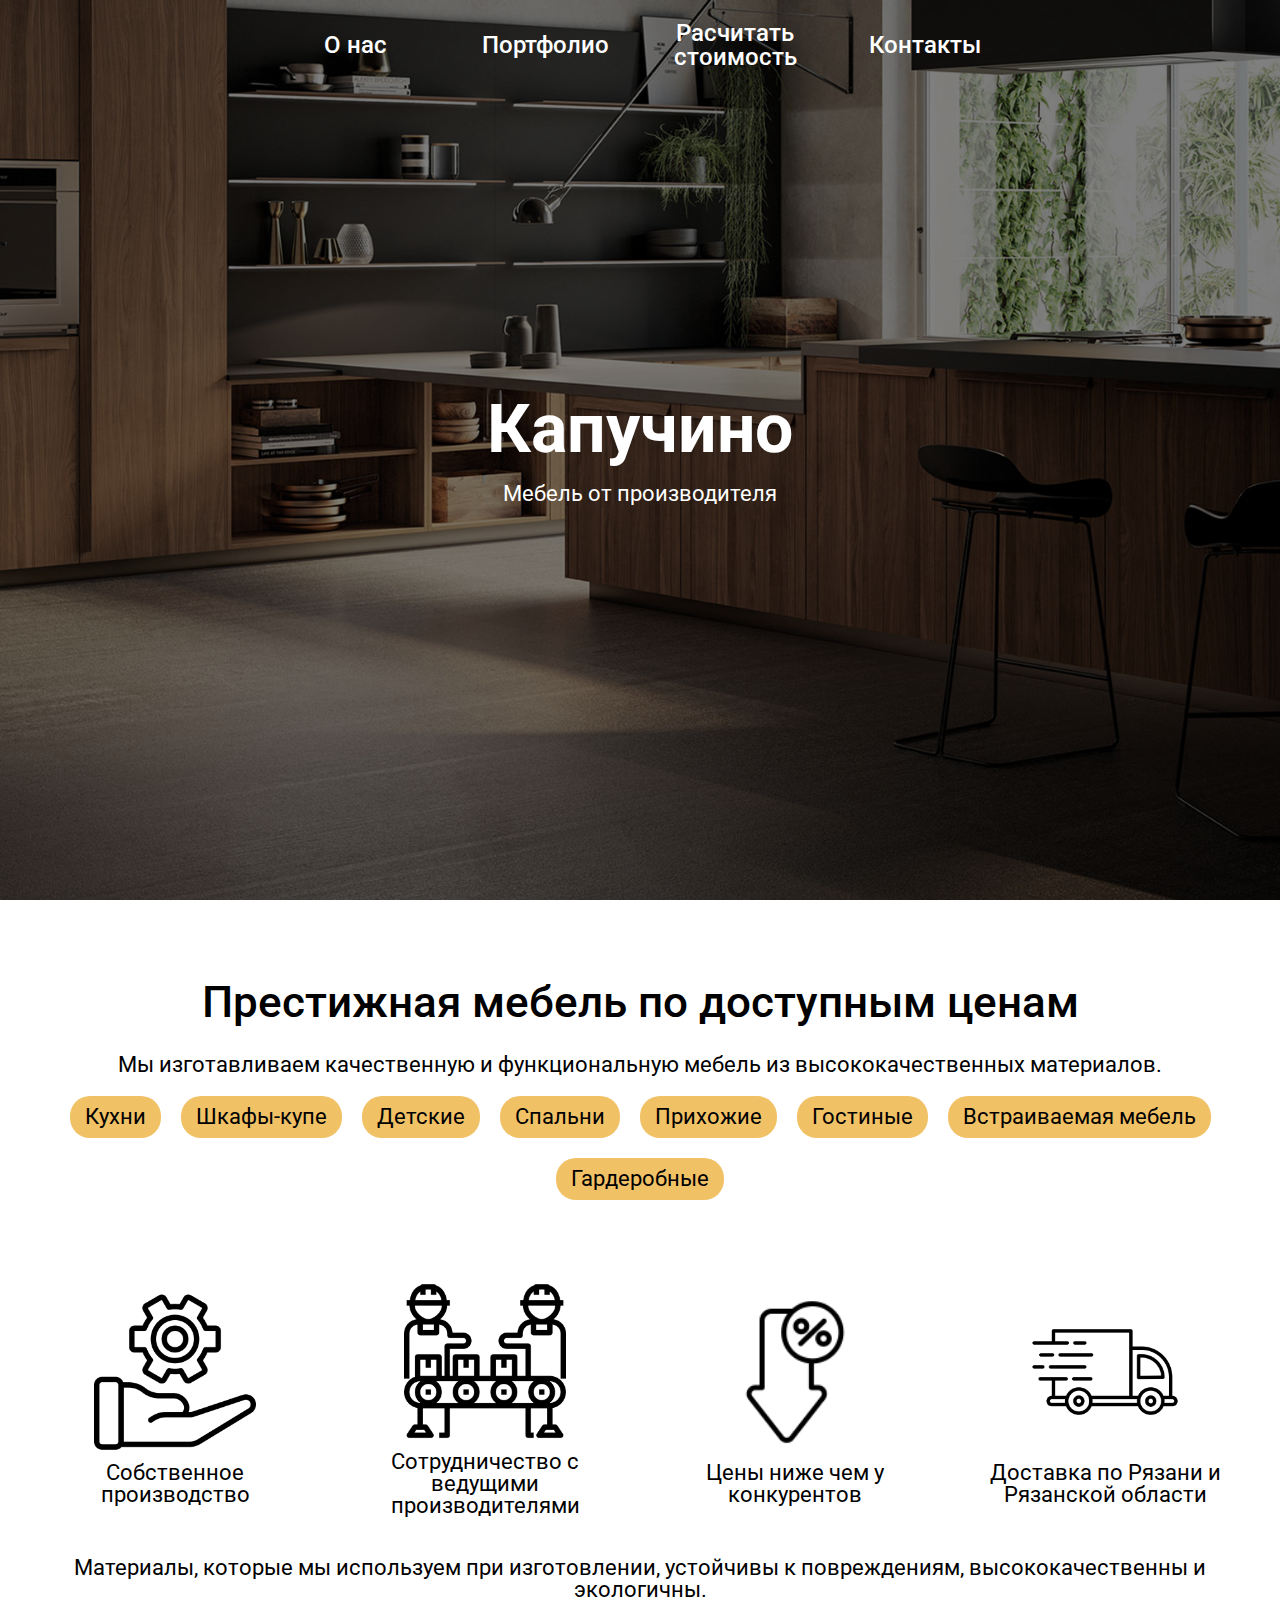
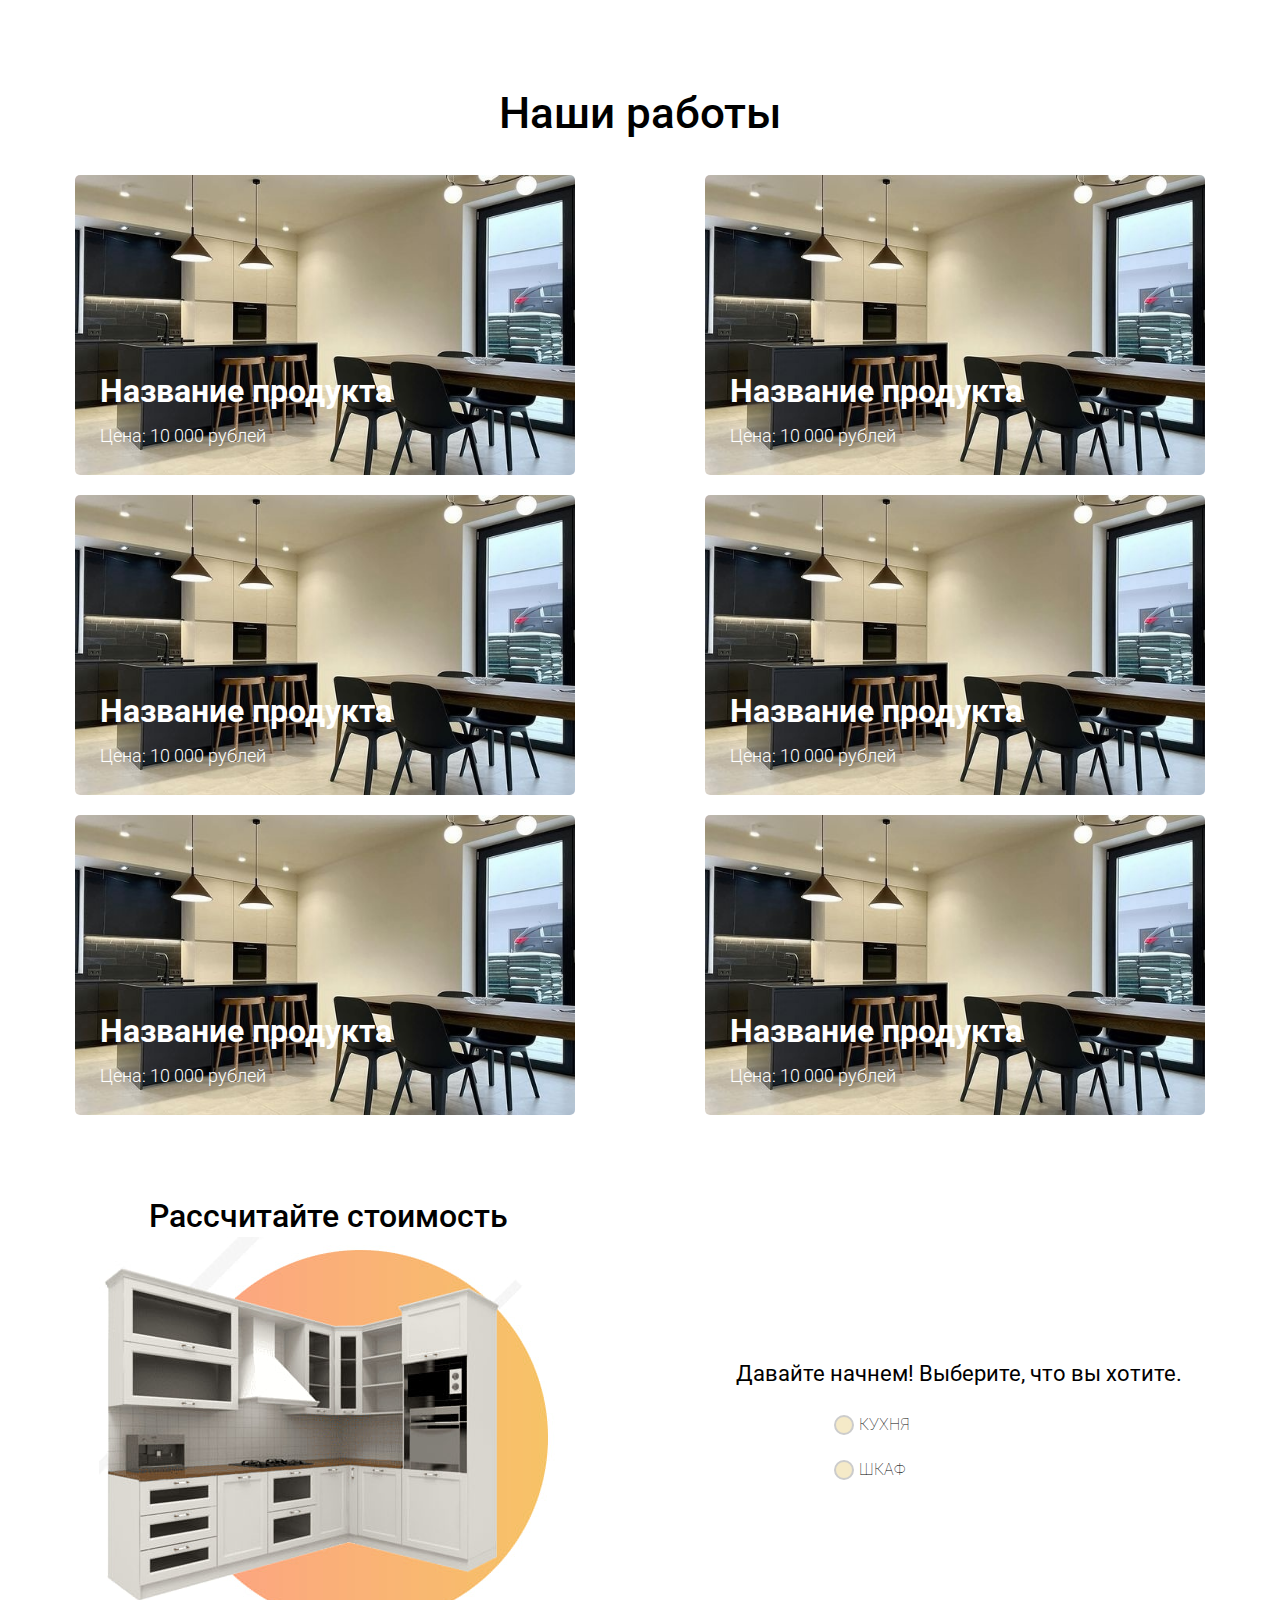
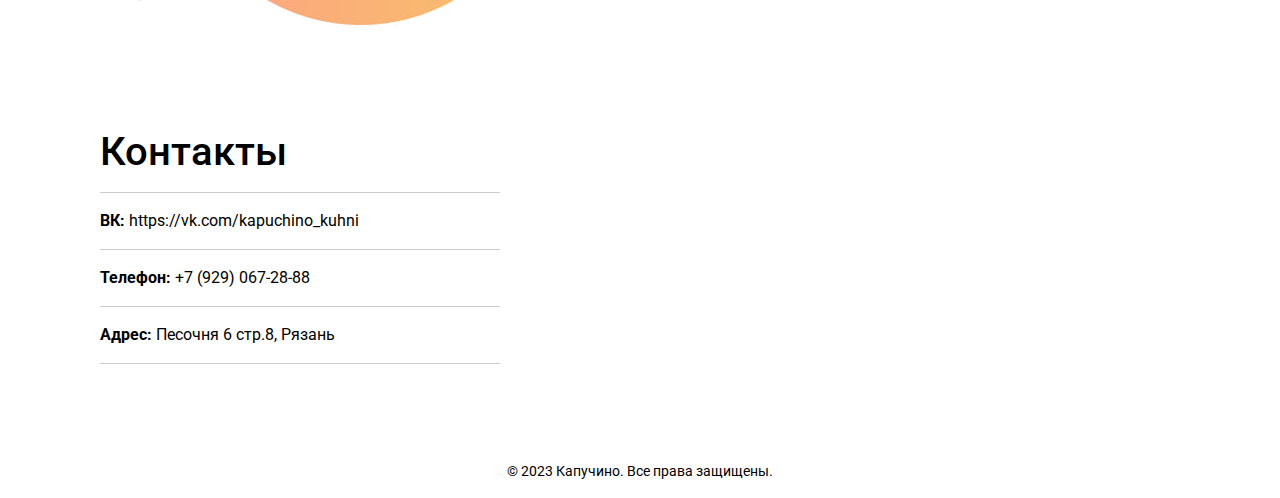
==== index.html @ 7a2485c4 "first commit" ====
<!DOCTYPE html>
<html lang="en">
<head>
    <meta charset="UTF-8">
    <meta name="viewport" content="width=device-width, initial-scale=1.0">
    <link rel="icon" href="./favicon-32x32.png" type="image/x-icon">
    <link rel="stylesheet" type="text/css" href="./styles/reset.css">
    <link rel="stylesheet" type="text/css" href="./styles/default.css">
    <link rel="stylesheet" type="text/css" href="./styles/index.css">
    <title>Капучино</title>
</head>
<body id="body">
    <div class="end__section">
        <div class="home__bg"></div>
        <header>
          <!-- Desktop -->
          <nav>
            <ul class="desktop">
              <li class="nav__link"><a class="nav__link-href" href="#about">О нас</a></li>
              <li class="nav__link"><a class="nav__link-href" href="#portfolio">Портфолио</a></li>
              <li class="nav__link"><a class="nav__link-href" href="#services">Расчитать стоимость</a></li>
              <li class="nav__link"><a class="nav__link-href" href="#contact">Контакты</a></li>
            </ul>
          </nav>
          <!-- Desktop -->

          <!-- Burger -->
          <div class="menu__burger" id="burger__menu">
            <a href="" class="menu__btn" id="burger__menu-btn">
              <span class="menu__btn-lines"></span>
            </a>
            <nav class="menu__list" id="menu__list">
              <ul class="mobile">
                <li class="nav__link"><a class="nav__link-href burger__link" href="#about">О нас</a></li>
                <li class="nav__link"><a class="nav__link-href burger__link" href="#portfolio">Портфолио</a></li>
                <li class="nav__link"><a class="nav__link-href burger__link" href="#services">Расчитать стоимость</a></li>
                <li class="nav__link"><a class="nav__link-href burger__link" href="#contact">Контакты</a></li>
              </ul>
            </nav>
            <div class="menu__btn-overlay" id="burger__menu-overlay"></div>
          </div>
          <!-- Burger -->

        </header>
        <div class="home">
            <h1>Капучино</h1>
            <p>Мебель от производителя</p>
        </div>
    </div>

    <section id="about" class="about container end__section">
        <h2 class="about__title">Престижная мебель по доступным ценам</h2>
        <p class="">Мы изготавливаем качественную и функциональную мебель из высококачественных материалов.</p>
        <ul class="about__products">
          <li class="about__products-item">Кухни</li>
          <li class="about__products-item">Шкафы-купе</li>
          <li class="about__products-item">Детские</li>
          <li class="about__products-item">Спальни</li>
          <li class="about__products-item">Прихожие</li>
          <li class="about__products-item">Гостиные</li>
          <li class="about__products-item">Встраиваемая мебель</li>
          <li class="about__products-item">Гардеробные</li>
        </ul>
        <div class="about__advantages">
          <div class="about__advantages-item">
            <img src="./assets/img/advantages/production.png" alt="Собственное производство">
            <p>Собственное производство</p>
          </div>
          <div class="about__advantages-item">
            <img src="./assets/img/advantages/materials.png" alt="Работаем с ведущими производителями фурнитуры и материалов">
            <p>Сотрудничество с ведущими производителями</p>
          </div>
          <div class="about__advantages-item">
            <img src="./assets/img/advantages/prices.png" alt="Цены ниже чем у конкурентов">
            <p>Цены ниже чем у конкурентов</p>
          </div>
          <div class="about__advantages-item">
            <img src="./assets/img/advantages/delivery.png" alt="Вы можете быть уверены, что ваша новая кухня, шкаф будет идеальным и на 30% дешевле, чем в салонах">
            <p>Доставка по Рязани и Рязанской области</p>
          </div>
        </div>
        <p class="about__materials">
          Материалы, которые мы используем при изготовлении, устойчивы к повреждениям, высококачественны и экологичны.
        </p>
      </section>
      
      <section id="portfolio" class="end__section">
        <h2>Наши работы</h2>
        <div class="portfolio__gallery">
          <div class="product__item">
            <img class="product__image" src="./assets/img/example.jpg" alt="product-image"/>
            <div class="product__description">
              <h3>Название продукта</h3>
              <p>Цена: 10 000 рублей</p>
            </div>
          </div>
          <div class="product__item">
            <img class="product__image" src="./assets/img/example.jpg" alt="product-image"/>
            <div class="product__description">
              <h3>Название продукта</h3>
              <p>Цена: 10 000 рублей</p>
            </div>
          </div>
          <div class="product__item">
            <img class="product__image" src="./assets/img/example.jpg" alt="product-image"/>
            <div class="product__description">
              <h3>Название продукта</h3>
              <p>Цена: 10 000 рублей</p>
            </div>
          </div>
          <div class="product__item">
            <img class="product__image" src="./assets/img/example.jpg" alt="product-image"/>
            <div class="product__description">
              <h3>Название продукта</h3>
              <p>Цена: 10 000 рублей</p>
            </div>
          </div>
          <div class="product__item">
            <img class="product__image" src="./assets/img/example.jpg" alt="product-image"/>
            <div class="product__description">
              <h3>Название продукта</h3>
              <p>Цена: 10 000 рублей</p>
            </div>
          </div>
          <div class="product__item">
            <img class="product__image" src="./assets/img/example.jpg" alt="product-image"/>
            <div class="product__description">
              <h3>Название продукта</h3>
              <p>Цена: 10 000 рублей</p>
            </div>
          </div>
        </div>
      </section>
      
      <section id="services" class="services container end__section">
        <div class="services__welcome">
        </div>
        <div class="services__container">
          <div class="services__container-left">
            <h4>Рассчитайте стоимость</h4>
            <img src="./assets/img/constructor.jpg" alt="service__img"/>
          </div>
          <!-- Начальный этап -->
          <div class="services__block visible" id="subject">
            <h3>Давайте начнем! Выберите, что вы хотите.</h3>
              <div class="variables inputs">
                <div class="variable__item inputs">
                  <label for="subject__kitchen">
                    <div class="variable__description">
                      <input id="subject__kitchen" type="radio" name="subject" value="kitchen"/>
                      <p>Кухня</p>
                    </div>
                  </label>
                </div>
                <div class="variable__item inputs">
                  <label for="subject__cupboard">
                    <div class="variable__description">
                      <input id="subject__cupboard" type="radio" name="subject" value="cupboard"/>
                      <p>Шкаф</p>
                    </div>
                  </label>
                </div>
              </div>
          </div>
          <!-- Конструктор кухни -->
          <div class="services__block kitchen" id="kitchen">
            <div class="step step__1">
              <h3>Нужен ли вам замер или помощь дизайнера?</h3>
              <div class="variables inputs">
                <div class="variable__item inputs">
                  <label for="kitchen__help__froze">
                    <div class="variable__description">
                      <input id="kitchen__help__froze" type="radio" name="kitchen__help" value="Нужен замер"/>
                      <p>Замер</p>
                    </div>
                  </label>
                </div>
                <div class="variable__item inputs">
                  <label for="kitchen__help__designer">
                    <div class="variable__description">
                      <input id="kitchen__help__designer" type="radio" name="kitchen__help" value="Нужна помощь дизайнера"/>
                      <p>Дизайнер</p>
                    </div>
                  </label>
                </div>
                <div class="variable__item inputs">
                  <label for="kitchen__help__nothing">
                    <div class="variable__description">
                      <input id="kitchen__help__nothing" type="radio" name="kitchen__help" value="Замер и помощь дизайнера не нужны"/>
                      <p>Нет, спасибо</p>
                    </div>
                  </label>
                </div>
              </div>
            </div>
            <div class="step step__2">
              <h3>Какая форма кухни вас интересует?</h3>
              <div class="variables">
                <div class="variable__item">
                  <label for="kitchen__shape__straight">
                    <img src="./assets/img/constructor_kitchen/step1/straight.png" alt="variable__item"/>
                    <div class="variable__description">
                      <input id="kitchen__shape__straight" type="radio" name="kitchen__shape" value="Нужна прямая форма кухни"/>
                      <p>Прямая</p>
                    </div>
                  </label>
                </div>
                <div class="variable__item">
                  <label for="kitchen__shape__U-shaped">
                  <img src="./assets/img/constructor_kitchen/step1/U-shaped.png" alt="variable__item"/>
                  <div class="variable__description">
                    <input id="kitchen__shape__U-shaped" type="radio" name="kitchen__shape" value="Нужна п-образная форма кухни"/>
                    <p>П-образная</p>
                  </div>
                  </label>
                </div>
                <div class="variable__item">
                  <label for="kitchen__shape__corner">
                  <img src="./assets/img/constructor_kitchen/step1/corner.png" alt="variable__item"/>
                  <div class="variable__description">
                    <input id="kitchen__shape__corner" type="radio" name="kitchen__shape" value="Нужна угловая форма кухни"/>
                    <p>Угловая</p>
                  </div>
                  </label>
                </div>
                <div class="variable__item">
                  <label for="kitchen__shape__island">
                  <img src="./assets/img/constructor_kitchen/step1/island.png" alt="variable__item"/>
                  <div class="variable__description">
                    <input id="kitchen__shape__island" type="radio" name="kitchen__shape" value="Нужна с островком форма кухни"/>
                    <p>С островком</p>
                  </div>
                  </label>
                </div>
              </div>
            </div>
            <div class="step step__3">
              <h3>Вам уже известны размеры планируемой кухни (см)?</h3>
              <img class="image__description" src="assets/img/constructor_kitchen/step2/sizes.jpg" alt="kitchen__size"/>
              <div class="input__block"><p>Размер - A</p><input type="number" id="kitchen__size__A" name="kitchen__size__A"/></div>
              <div class="input__block"><p>Размер - B</p><input type="number" id="kitchen__size__B" name="kitchen__size__B"/></div>
              <div class="input__block"><p>Размер - C</p><input type="number" id="kitchen__size__C" name="kitchen__size__C"/></div>
              <button class="button__white skip">Пропустить</button>
            </div>
            <div class="step step__4">
              <h3>Какой материал будем использовать для фасадов?</h3>
              <div class="variables">
                <div class="variable__item">
                  <label for="kitchen__material__matt">
                    <img src="./assets/img/constructor_kitchen/step3/matt.png" alt="variable__item"/>
                    <div class="variable__description">
                      <input id="kitchen__material__matt" type="radio" name="kitchen__material" value="Материал для фасадов матовый (МДФ)"/>
                      <p>Матовые (МДФ)</p>
                    </div>
                  </label>
                </div>
                <div class="variable__item">
                  <label for="kitchen__material__gloss">
                  <img src="./assets/img/constructor_kitchen/step3/gloss.png" alt="variable__item"/>
                  <div class="variable__description">
                    <input id="kitchen__material__gloss" type="radio" name="kitchen__material" value="Материал для фасадов глянец (МДФ)"/>
                    <p>Глянец (МДФ)</p>
                  </div>
                  </label>
                </div>
                <div class="variable__item">
                  <label for="kitchen__material__plastic">
                  <img src="./assets/img/constructor_kitchen/step3/plastic.png" alt="variable__item"/>
                  <div class="variable__description">
                    <input id="kitchen__material__plastic" type="radio" name="kitchen__material" value="Материал для фасадов пластик"/>
                    <p>Пластик</p>
                  </div>
                  </label>
                </div>
                <div class="variable__item">
                  <label for="kitchen__material__film">
                  <img src="./assets/img/constructor_kitchen/step3/film.png" alt="variable__item"/>
                  <div class="variable__description">
                    <input id="kitchen__material__film" type="radio" name="kitchen__material" value="Материал для фасадов пленка"/>
                    <p>Пленка</p>
                  </div>
                  </label>
                </div>
                <div class="variable__item">
                  <label for="kitchen__material__chipboard">
                  <img src="./assets/img/constructor_kitchen/step3/chipboard.png" alt="variable__item"/>
                  <div class="variable__description">
                    <input id="kitchen__material__chipboard" type="radio" name="kitchen__material" value="Материал для фасадов ЛДСП"/>
                    <p>ЛДСП</p>
                  </div>
                  </label>
                </div>
                <div class="variable__item">
                  <label for="kitchen__material__nothing">
                  <div class="variable__description">
                    <input id="kitchen__material__nothing" type="radio" name="kitchen__material" value="Материал для фасадов не выбран"/>
                    <p>Пока не знаю</p>
                  </div>
                  </label>
                </div>
              </div>
            </div>
            <div class="step step__5">
              <h3>Какую фурнитуру вы хотели бы установить?</h3>
              <div class="variables inputs">
                <div class="variable__item inputs">
                  <label for="kitchen__fittings__economy">
                    <div class="variable__description">
                      <input id="kitchen__fittings__economy" type="radio" name="kitchen__fittings" value="Фурнитура эконом"/>
                      <p>Эконом</p>
                    </div>
                  </label>
                </div>
                <div class="variable__item inputs">
                  <label for="kitchen__fittings__standard">
                    <div class="variable__description">
                      <input id="kitchen__fittings__standard" type="radio" name="kitchen__fittings" value="Фурнитура стандарт"/>
                      <p>Стандарт</p>
                    </div>
                  </label>
                </div>
                <div class="variable__item inputs">
                  <label for="kitchen__fittings__premium">
                    <div class="variable__description">
                      <input id="kitchen__fittings__premium" type="radio" name="kitchen__fittings" value="Фурнитура премиум"/>
                      <p>Премиум</p>
                    </div>
                  </label>
                </div>
              </div>
            </div>
            <div class="step step__6">
              <h3>Когда бы вы хотели установить новую кухню?</h3>
              <div class="variables inputs">
                <div class="variable__item inputs">
                  <label for="kitchen__date__during__this__month">
                    <div class="variable__description">
                      <input id="kitchen__date__during__this__month" type="radio" name="kitchen__date" value="Установить кухню в течение этого месяца"/>
                      <p> В течение этого месяца</p>
                    </div>
                  </label>
                </div>
                <div class="variable__item inputs">
                  <label for="kitchen__date__in__month">
                    <div class="variable__description">
                      <input id="kitchen__date__in__month" type="radio" name="kitchen__date" value="Установить кухню через 1,5-3 месяца"/>
                      <p>Через 1,5-3 месяца</p>
                    </div>
                  </label>
                </div>
                <div class="variable__item inputs">
                  <label for="kitchen__date__in__six__month">
                    <div class="variable__description">
                      <input id="kitchen__date__in__six__month" type="radio" name="kitchen__date" value="Установить кухню через полгода"/>
                      <p>Через полгода</p>
                    </div>
                  </label>
                </div>
                <div class="variable__item inputs">
                  <label for="kitchen__date__in__years">
                    <div class="variable__description">
                      <input id="kitchen__date__in__years" type="radio" name="kitchen__date" value="Установить кухню в течение этого года"/>
                      <p>В течение этого года</p>
                    </div>
                  </label>
                </div>
                <div class="variable__item inputs">
                  <label for="kitchen__date__nothing">
                    <div class="variable__description">
                      <input id="kitchen__date__nothing" type="radio" name="kitchen__date" value="Дата установки кухни не выбрана"/>
                      <p>Затрудняюсь ответить</p>
                    </div>
                  </label>
                </div>
              </div>
            </div>
            <div class="step step__7">
              <h3>Какой ориентировочный бюджет вы закладываете на покупку кухни?</h3>
              <div class="variables inputs">
                <div class="variable__item inputs">
                  <label for="kitchen__budget__from__100">
                    <div class="variable__description">
                      <input id="kitchen__budget__from__100" type="radio" name="kitchen__budget" value="Ориентировочный бюджет на покупку кухни - от 100 тыс. до 150 тыс."/>
                      <p> От 100 тыс. до 150 тыс.</p>
                    </div>
                  </label>
                </div>
                <div class="variable__item inputs">
                  <label for="kitchen__budget__from__150">
                    <div class="variable__description">
                      <input id="kitchen__budget__from__150" type="radio" name="kitchen__budget" value="Ориентировочный бюджет на покупку кухни - от 150 тыс. до 200 тыс."/>
                      <p> От 150 тыс. до 200 тыс.</p>
                    </div>
                  </label>
                </div>
                <div class="variable__item inputs">
                  <label for="kitchen__budget__from__200">
                    <div class="variable__description">
                      <input id="kitchen__budget__from__200" type="radio" name="kitchen__budget" value="Ориентировочный бюджет на покупку кухни - от 200 тыс. до 250 тыс."/>
                      <p> От 200 тыс. до 250 тыс.</p>
                    </div>
                  </label>
                </div>
                <div class="variable__item inputs">
                  <label for="kitchen__budget__from__250">
                    <div class="variable__description">
                      <input id="kitchen__budget__from__250" type="radio" name="kitchen__budget" value="Ориентировочный бюджет на покупку кухни - от 250 тыс. и выше."/>
                      <p> От 250 тыс. и выше.</p>
                    </div>
                  </label>
                </div>
              </div>
            </div>
          </div>
          <!-- Конструктор шкафа -->
          <div class="services__block cupboard" id="cupboard">
            <div class="step step__1">
              <h3>Нужен ли вам замер или помощь дизайнера?</h3>
              <div class="variables inputs">
                <div class="variable__item inputs">
                  <label for="cupboard__help__froze">
                    <div class="variable__description">
                      <input id="cupboard__help__froze" type="radio" name="cupboard__help" value="Нужен замер"/>
                      <p>Замер</p>
                    </div>
                  </label>
                </div>
                <div class="variable__item inputs">
                  <label for="cupboard__help__designer">
                    <div class="variable__description">
                      <input id="cupboard__help__designer" type="radio" name="cupboard__help" value="Нужна помощь дизайнера"/>
                      <p>Дизайнер</p>
                    </div>
                  </label>
                </div>
                <div class="variable__item inputs">
                  <label for="cupboard__help__nothing">
                    <div class="variable__description">
                      <input id="cupboard__help__nothing" type="radio" name="cupboard__help" value="Замер и помощь дизайнера не нужны"/>
                      <p>Нет, спасибо</p>
                    </div>
                  </label>
                </div>
              </div>
            </div>
            <div class="step step__2">
              <h3>В какое помещение вы собираетесь поставить шкаф?</h3>
              <div class="variables">
                <div class="variable__item ">
                  <label for="cupboard__room__hallway">
                    <img src="./assets/img/constructor_cupboard/step1/hallway.png" alt="variable__item"/>
                    <div class="variable__description">
                      <input id="cupboard__room__hallway" type="radio" name="cupboard__room" value="Шкаф собираются поставить в прихожей"/>
                      <p>Прихожая</p>
                    </div>
                  </label>
                </div>
                <div class="variable__item">
                  <label for="cupboard__room__living">
                  <img src="./assets/img/constructor_cupboard/step1/living.png" alt="variable__item"/>
                  <div class="variable__description">
                    <input id="cupboard__room__living" type="radio" name="cupboard__room" value="Шкаф собираются поставить в гостиной"/>
                    <p>Гостиная</p>
                  </div>
                  </label>
                </div>
                <div class="variable__item">
                  <label for="cupboard__room__bedroom">
                  <img src="./assets/img/constructor_cupboard/step1/bedroom.png" alt="variable__item"/>
                  <div class="variable__description">
                    <input id="cupboard__room__bedroom" type="radio" name="cupboard__room" value="Шкаф собираются поставить в спальне"/>
                    <p>Спальня</p>
                  </div>
                  </label>
                </div>
                <div class="variable__item">
                  <label for="cupboard__room__childrens">
                  <img src="./assets/img/constructor_cupboard/step1/childrens.png" alt="variable__item"/>
                  <div class="variable__description">
                    <input id="cupboard__room__childrens" type="radio" name="cupboard__room" value="Шкаф собираются поставить в детской"/>
                    <p>Детская</p>
                  </div>
                  </label>
                </div>
                <div class="variable__item">
                  <label for="cupboard__room__loggia">
                  <img src="./assets/img/constructor_cupboard/step1/loggia.png" alt="variable__item"/>
                  <div class="variable__description">
                    <input id="cupboard__room__loggia" type="radio" name="cupboard__room" value="Шкаф собираются поставить в лоджии"/>
                    <p>Лоджия</p>
                  </div>
                  </label>
                </div>
              </div>
            </div>
            <div class="step step__3">
              <h3>Вы уже знаете примерные габариты будущего шкафа (см)?</h3>
              <div class="input__block"><p>Высота</p><input type="number" id="cupboard__size__height" name="cupboard__size__height"/></div>
              <div class="input__block"><p>Ширина</p><input type="number" id="cupboard__size__width" name="cupboard__size__width"/></div>
              <div class="input__block"><p>Глубина</p><input type="number" id="cupboard__size__depth" name="cupboard__size__depth"/></div>
              <button class="button__white skip">Пропустить</button>
            </div>
            <div class="step step__4">
              <h3>Какой тип шкафа вас интересует?</h3>
              <div class="variables">
                <div class="variable__item">
                  <label for="cupboard__type__built_in">
                    <img src="./assets/img/constructor_cupboard/step3/built_in.png" alt="variable__item"/>
                    <div class="variable__description">
                      <input id="cupboard__type__built_in" type="radio" name="cupboard__type" value="Тип шкафа - встроенный"/>
                      <p>Встроенный шкаф</p>
                    </div>
                  </label>
                </div>
                <div class="variable__item">
                  <label for="cupboard__type__standing__separately">
                  <img src="./assets/img/constructor_cupboard/step3/standing__separately.png" alt="variable__item"/>
                  <div class="variable__description">
                    <input id="cupboard__type__standing__separately" type="radio" name="cupboard__type" value="Тип шкафа - отдельностоящий"/>
                    <p>Отдельностоящий шкаф</p>
                  </div>
                  </label>
                </div>
              </div>
            </div>
            <div class="step step__5">
              <h3>Уже выбрали какой шкаф Вы хотите видеть?</h3>
              <div class="variables">
                <div class="variable__item">
                  <label for="cupboard__view__coupe">
                    <img src="./assets/img/constructor_cupboard/step4/coupe.png" alt="variable__item"/>
                    <div class="variable__description">
                      <input id="cupboard__view__coupe" type="radio" name="cupboard__view" value="Шкаф нужен купе (раздвижные двери)"/>
                      <p>Шкаф-купе (раздвижные двери)</p>
                    </div>
                  </label>
                </div>
                <div class="variable__item">
                  <label for="cupboard__view__classic">
                  <img src="./assets/img/constructor_cupboard/step4/classic.png" alt="variable__item"/>
                  <div class="variable__description">
                    <input id="cupboard__view__classic" type="radio" name="cupboard__view" value="Шкаф нужен классический (распашные двери)"/>
                    <p>Классический шкаф (распашные двери)</p>
                  </div>
                  </label>
                </div>
              </div>
            </div>
            <div class="step step__6">
              <h3>Когда бы Вы хотели установить шкаф?</h3>
              <div class="variables inputs">
                <div class="variable__item inputs">
                  <label for="cupboard__date__during__this__month">
                    <div class="variable__description">
                      <input id="cupboard__date__during__this__month" type="radio" name="cupboard__date" value="Установить шкаф в течение этого месяца"/>
                      <p> В течение этого месяца</p>
                    </div>
                  </label>
                </div>
                <div class="variable__item inputs">
                  <label for="cupboard__date__in__month">
                    <div class="variable__description">
                      <input id="cupboard__date__in__month" type="radio" name="cupboard__date" value="Установить шкаф через 1,5-3 месяца"/>
                      <p>Через 1,5-3 месяца</p>
                    </div>
                  </label>
                </div>
                <div class="variable__item inputs">
                  <label for="cupboard__date__in__six__month">
                    <div class="variable__description">
                      <input id="cupboard__date__in__six__month" type="radio" name="cupboard__date" value="Установить шкаф через полгода"/>
                      <p>Через полгода</p>
                    </div>
                  </label>
                </div>
                <div class="variable__item inputs">
                  <label for="cupboard__date__in__years">
                    <div class="variable__description">
                      <input id="cupboard__date__in__years" type="radio" name="cupboard__date" value="Установить шкаф в течение этого года"/>
                      <p>В течение этого года</p>
                    </div>
                  </label>
                </div>
                <div class="variable__item inputs">
                  <label for="cupboard__date__nothing">
                    <div class="variable__description">
                      <input id="cupboard__date__nothing" type="radio" name="cupboard__date" value="Дата установки шкафа не выбрана"/>
                      <p>Затрудняюсь ответить</p>
                    </div>
                  </label>
                </div>
              </div>
            </div>
            <div class="step step__7">
              <h3>Какой ориентировочный бюджет вы планируете реализовать на покупку шкафа?</h3>
              <div class="variables inputs">
                <div class="variable__item inputs">
                  <label for="cupboard__budget__from__50">
                    <div class="variable__description">
                      <input id="cupboard__budget__from__50" type="radio" name="cupboard__budget" value="Ориентировочный бюджет на покупку шкафа - от 50 тыс. до 80 тыс."/>
                      <p> От 50 тыс. до 80 тыс.</p>
                    </div>
                  </label>
                </div>
                <div class="variable__item inputs">
                  <label for="cupboard__budget__from__80">
                    <div class="variable__description">
                      <input id="cupboard__budget__from__80" type="radio" name="cupboard__budget" value="Ориентировочный бюджет на покупку шкафа - от 80 тыс. до 110 тыс."/>
                      <p> От 80 тыс. до 110 тыс.</p>
                    </div>
                  </label>
                </div>
                <div class="variable__item inputs">
                  <label for="cupboard__budget__from__110">
                    <div class="variable__description">
                      <input id="cupboard__budget__from__110" type="radio" name="cupboard__budget" value="Ориентировочный бюджет на покупку шкафа - от 110 тыс. до 140 тыс."/>
                      <p> От 110 тыс. до 140 тыс.</p>
                    </div>
                  </label>
                </div>
                <div class="variable__item inputs">
                  <label for="cupboard__budget__from__140">
                    <div class="variable__description">
                      <input id="cupboard__budget__from__140" type="radio" name="cupboard__budget" value="Ориентировочный бюджет на покупку шкафа - от 140 тыс. и выше"/>
                      <p> От 140 тыс. и выше</p>
                    </div>
                  </label>
                </div>
              </div>
            </div>
          </div>
          <!-- Форма для связывания с пользователем -->
          <div class="services__block connection" id="connection">
            <h3>Осталось совсем немного! Подскажите, куда бы Вы хотели получить дизайн-проект и расчет стоимости?</h3>
            <div class="variables inputs">
              <div class="variable__item inputs">
                <label for="connection__phone">
                  <div class="variable__description">
                    <input id="connection__phone" type="radio" name="connection" value="Получить дизайн-проект и расчет стоимости на мобильный телефон"/>
                    <p> На мобильный телефон</p>
                  </div>
                </label>
              </div>
              <div class="variable__item inputs">
                <label for="connection__whatsapp">
                  <div class="variable__description">
                    <input id="connection__whatsapp" type="radio" name="connection" value="Получить дизайн-проект и расчет стоимости в WhatsApp"/>
                    <p> В WhatsApp</p>
                  </div>
                </label>
              </div>
              <div class="variable__item inputs">
                <label for="connection__viber">
                  <div class="variable__description">
                    <input id="connection__viber" type="radio" name="connection" value="Получить дизайн-проект и расчет стоимости в Viber"/>
                    <p> В Viber</p>
                  </div>
                </label>
              </div>
              <div class="variable__item inputs">
                <label for="connection__telegram">
                  <div class="variable__description">
                    <input id="connection__telegram" type="radio" name="connection" value="Получить дизайн-проект и расчет стоимости в Telegram"/>
                    <p> В Telegram</p>
                  </div>
                </label>
              </div>
            </div>
          </div>
          <!-- Финальная общая форма -->
          <form class="services__block final" id="final">
            <h3>Отлично! Оставьте свои данные и мы с вами свяжемся :)</h3>
            <div class="input__block">
              <p>Имя:</p>
              <input class="input__form" type="text" id="firstName" name="firstName" required>
            </div>
            <div class="input__block">
              <p>Фамилия:</p>
              <input class="input__form" type="text" id="lastName" name="lastName" required>
            </div>
            <div class="input__block">
              <p>Телефона:</p>
              <input class="input__form" type="tel" placeholder="89001234567" id="phoneNumber" name="phoneNumber" required>
            </div>
            <div class="input__block">
              <p>Удобное время для звонка:</p>
              <input class="input__form" type="time" id="time" name="time">
            </div>
            <input class="input__form-button" type="submit" value="Отправить">
          </form>
          <div class="services__block result__block successfully" id="successfully">
            <img class="final__images" src="assets/img/successfully.png" alt="successfully"/>
            <h3>Отлично! Ваша заявка уже у нас. <br/> Мы скоро с вами свяжемся)</h3>
          </div>
          <div class="services__block result__block failed" id="failed">
            <img class="final__images" src="assets/img/failed.png" alt="failed"/>
            <h3>Произошла непредвиденная ошибка :(<br/> Мы уже ее решаем. Попробуйте позже</h3>
          </div>
        </div>
        <div class="navigations">
          <button class="navigations__back button__white">Назад</button>
          <button class="navigations__next button__orange">Далее</button>
        </div>
      </section>
    
      <section id="contact" class="contacts container end__section">
        <div class="contacts__container">
          <h3 class="contacts__title">Контакты</h3>
          <hr/>
          <p><b>ВК:</b> https://vk.com/kapuchino_kuhni</p>
          <hr/>
          <p><b>Телефон:</b> +7 (929) 067-28-88</p>
          <hr/>
          <p><b>Адрес:</b> Песочня 6 стр.8, Рязань</p>
          <hr/>
        </div>
        <div id="map" style="max-width: 500px; width: 100%; @media(max-width: 576px) {max-width: 400px;}">
          <script type="text/javascript" charset="utf-8" async src="https://api-maps.yandex.ru/services/constructor/1.0/js/?um=constructor%3Acff848434688279dd2c5d23873f627fdd25bb457eadc11448f5d1be7cec1118a&amp;height=400&amp;lang=ru_RU&amp;scroll=true"></script>
        </div>
      </section>
    
      <footer>
        <p>&copy; 2023 Капучино. Все права защищены.</p>
      </footer>
    

    <script src="./scripts/burger.js"></script>
    <script src="./scripts/form.js"></script>
</body>
</html>
---- styles/default.css ----
@import url('https://fonts.googleapis.com/css2?family=Roboto:wght@300;400;500;700&display=swap');

.container {
    max-width: 1400px; /* Максимальная ширина контейнера */
    margin: 0 auto; /* Центрирование контейнера по горизонтали */
}
body {
    margin: 0;
    padding: 0;
    font-family: 'Roboto', sans-serif;
    font-size: 22px;
}
body.active {
    overflow: hidden;
}
h1{
    font-size: 68px;
    font-weight: 700;
}
ul {
    list-style-type: none;
    margin: 0;
    padding: 0;
}
  
a {
    text-decoration: none;
}

h2 {
    font-size: 44px;
    margin: 20px 10px 30px 10px;
    text-align: center;
    font-weight: 500;
}
section{
    padding:10px;
}
.end__section {
    margin-bottom: 50px;
}

.no__visible{
    display: none;
}

.visible {
    display: block;
}
.input__form-button{
    padding: 15px 20px;
    background-color: orange;
    border: none;
    border-radius: 5px;
    color: #fff;
    font-size: 16px;
    cursor: pointer;
    display: flex;
    margin: 0 auto;
}
.input__form-button:hover {
    background-color: #ff6600;
}

.input__block {
    display: flex;
    flex-direction: column;
    margin: 20px 0px 10px 0px;
    font-weight: 400;
    font-size: 18px;
}

.input__block p {
    margin-bottom: 10px;
}

.input__block input {
    border: 1px solid rgb(241, 193, 102);
    border-radius: 5px;
    padding: 7px 10px;
}
.button__white{
    padding: 10px 20px;
    background-color: #fff;
    border: 1px solid orange;
    border-radius: 5px;
    color: orange;
    font-size: 16px;
    cursor: pointer;
}

.navigations {
    display: flex;
    justify-content: center;
    margin-top: 20px;
}
.navigations button {
    margin: 0 10px;
}
  
.button__white {
    padding: 10px 20px;
    background-color: #fff;
    border: 1px solid orange;
    border-radius: 5px;
    color: orange;
    font-size: 16px;
    cursor: pointer;
}
.button__orange {
    padding: 10px 20px;
    background-color: orange;
    border: none;
    border-radius: 5px;
    color: #fff;
    font-size: 16px;
    cursor: pointer;
}
  
.button__white:hover {
    background-color: orange;
    color: #fff;
}
  
.button__orange:hover {
    background-color: #ff6600;
}
  
.button__white:focus,
.button__orange:focus {
    outline: none;
}   
.button__white:disabled,
.button__orange:disabled {
    opacity: 0.5;
} 

@media (max-width: 768px) {
    h2{
        font-size: 34px;
    }
    h1{
        font-size: 42px;
    }
    body {
        font-size: 16px;
    }
}

@media (max-width: 576px) {
}

@media (max-width: 390px) {
}
---- styles/index.css ----
/* Header */

header {
    color: #fff;
    font-weight: 500;
}

.nav__link {
    font-size: 24px;
    margin: 10px 20px;
    transition: all 1s ease;
    width: 150px;
    text-align: center;
}
.nav__link:hover {
    opacity: 0.5;
}

.desktop {
    position: absolute;
    top: 5%;
    left: calc(50%);
    transform: translate(-50%, -50%);
    text-align: center;
    z-index: 1;
    display: flex;
    justify-content: space-between;
    align-items: center;
}
/* burger */
.menu__btn {
    display: none;
    cursor: pointer;
    position: absolute;
    top:30px;
    right: 30px;
	width: 25px;
	height: 16px;
	z-index:3;
    /* background-color: white; */
}
.menu__btn .menu__btn-lines, .menu__btn:after, .menu__btn:before{
    height: 3px;
    width: 100%;
    position: absolute;
    background: white;
    margin: 0 auto;
    transition: all 0.5s ease;
}
.menu__btn .menu__btn-lines{
    top: 21px;
}
.menu__btn:after, .menu__btn:before{
    content: '';
}
.menu__btn:after{
    bottom: 0px;
}
.menu__btn:before{
    top: 5px;
}
.menu__btn.active span{
    display: none;
}
.menu__btn.active:before{
    top: 50%;
    transform: translate(0%, -50%) rotate(45deg);  
}
.menu__btn.active:after{
    top: 50%;
    transform: translate(0%, -50%) rotate(-45deg); 
}

.menu__list{
    position: fixed;
    z-index: 2;
	top: 0;
	left: 0;
	width: 100%;
	height: 100%;
	padding: 15px;
    background-color: rgba(0, 0, 0, 0.5);
	transform: translateX(-100%);
	transition: transform 0.5s;
}
.menu__list.active {
	transform: translateX(0);
}

/* burger */
@media (max-width: 990px) {
    header{
        top: 15%;
    }
    .desktop{
        display: none;
    }
    .mobile{
        display: block;
    }
    .nav__link{
        margin:10px;
        line-height: 1.3;
    }
    .menu__btn{
        display: block;
    }
}
/* Header */

/* Home */
  
.home__bg {
    position: relative;
    width: 100%;
    height: 100vh;
    background-image: url("../assets/img/home.jpg");
    background-size: cover;
    background-position: center;
    background-repeat: no-repeat;
}
  
.home__bg::before {
    content: "";
    position: absolute;
    top: 0;
    left: 0;
    width: 100%;
    height: 100%;
    background-color: rgba(0, 0, 0, 0.5);
}
  
.home {
    position: absolute;
    top: 50%;
    left: 50%;
    transform: translate(-50%, -50%);
    text-align: center;
    color: #fff;
    z-index: 1;
}
  
.home h1 {
    margin-bottom: 20px;
}
/* Home */



/* About */
.about {
    text-align: center;
}
  
.about__products {
    margin: 10px;
    list-style: none;
    display: flex;
    align-items: center;
    justify-content: center;
    flex-wrap: wrap;
}
  
.about__products-item {
    margin-bottom: 10px;
    border-radius: 20px;
    padding: 10px 15px;
    margin: 10px;
    background: rgb(241, 193, 102);
}
.about__advantages {
    display: flex;
    flex-wrap: wrap;
    align-items: center;
    justify-content: center;
    margin-top: 50px;
}

.about__advantages-item {
    max-width: 270px;
    padding: 20px;
    height: auto;
}
.about__advantages-item img {
    width: 60%;
}
.about__advantages-item p {
    margin-top: 5px;
}
.about__materials {
    margin-top: 20px;
}

@media (max-width:576px) {
    .about__products-item {
        padding: 7px 12px;
        margin: 4px;
        font-size: 14px;
    }
    .about__advantages-item img {
        width: 40%;
    }
}

/* About */

/* Portfolio */
.portfolio__gallery {
    display: flex;
    align-items: center;
    justify-content: space-around;
    flex-wrap: wrap;
}
  
.product__item {
    overflow: hidden;
    position: relative;
    margin: 10px;
    border-radius: 5px;
    width: 500px;
    height: 300px;
}
  
.product__image {
    position: relative;
    width: 100%;
    height: 100%;
    object-fit: cover;
    transition: all 1s ease;
}
  
.product__item:hover img {
    transform: scale(1.1);
}
  
.product__description {
    text-align: left;
    position: absolute;
    color: white;
    bottom: 10%;
    left: 5%;
    z-index: 1;
}
  
.product__item h3 {
    font-size: 32px;
    margin-bottom: 20px;
    font-weight: 700;
}
  
.product__item p {
    font-size: 18px;
    font-weight: 300;
}

@media (max-width: 990px) {
    .portfolio__gallery {
        flex-wrap: wrap;
    }
    
    .product__item {
        /* width: 80%; */
        height: auto;
        margin: 10px 10px;
    }
}

@media (max-width: 390px) {
    .product__item h3 {
        font-size: 26px;
        margin-bottom: 10px;
        font-weight: 700;
    }
      
    .product__item p {
        font-size: 16px;
        font-weight: 300;
    }
}
  
/* Portfolio */



/* Services */

.services__container {
    display: flex;
    align-items: center;
    justify-content: space-around;
}
.services__block{
    display: none;
}
.services__block.visible {
    display: block;
}

.services__block h3 {
    max-width: 500px;
    text-align: center;
    margin: 10px auto;
}

.services__container-left h4 {
    text-align: center;
    margin: 5px;
    font-weight: 500;
    font-size: 32px;
}

.variables {
    display: flex;
    align-items: center;
    justify-content: center;
    flex-wrap: wrap;
}
.variables.inputs{
    flex-direction: column;
}

/* Стилизация checkbox */
/* Стилизация радиокнопки */
input[type="radio"] {
    appearance: none;
    -webkit-appearance: none;
    -moz-appearance: none;
    width: 20px;
    height: 20px;
    border-radius: 50%;
    border: 2px solid #ccc;
    outline: none;
    cursor: pointer;
    position: relative; /* Добавляем позиционирование для псевдоэлемента */
    background-color: rgb(245, 234, 200);
}
  
/* Стилизация кружка внутри радиокнопки */
input[type="radio"]::before {
    content: "";
    position: absolute;
    top: 50%;
    left: 50%;
    transform: translate(-50%, -50%);
    width: 10px; /* Задаем размер кружка */
    height: 10px;
    border-radius: 50%;
    background-color: rgb(245, 234, 200); /* Задаем цвет кружка */
}
  
/* Стилизация кружка внутри радиокнопки при выборе */
input[type="radio"]:checked::before {
    background-color: rgb(241, 193, 102);
}

.variable__item {
    line-height: 1.2;
    text-transform: uppercase;
    margin: 10px;
    width: 250px;
    height: 170px;
    font-weight: 100;
    font-size: 16px;
    padding: 10px;
}
.variable__item.inputs{
    max-width: 100%;
    height: 5px;
}
  
.variable__item img{
    width: 100%;
    height: 100%;
    border-radius: 10px;
}
/* Стилизация описания checkbox */
.variable__description {
    display: flex;
    align-items: center;
}
  
.variable__description p {
    margin-left: 5px;
}

.step{
    display: none;
}
.step.visible{
    display: block;
}
.image__description{
    max-width: 500px;
    width: 100%;
}

.final{
    max-width: 500px;
}

.result__block{
    text-align: center;
}

.final__images{
    max-width: 200px;
    width: 100%;
    margin-bottom: 50px;
}


@media (max-width: 990px) {
    .services__container{
        flex-direction: column;
        align-items: center;
        justify-content: center;
    }
}
@media (max-width: 576px) {
    .services__container-left img {
        max-width: 400px;
    }
    /* .image__description{
        max-width: 400px;
    } */
}
@media (max-width: 390px) {
    .services__container-left img {
        max-width: 300px;
    }
}

/* Services */



/* Contacts */
.contacts {
    display: flex;
    align-items: center;
    justify-content: space-around;
}
  
.contacts__container {
    max-width: 400px;
    width: 100%;
}

.contacts__title{
    font-size: 40px;
    font-weight: 500;
    margin-bottom: 20px;
}
  
.contacts hr {
    border: none;
    border-top: 1px solid #ccc;
    margin: 20px 0;
}
  
.contacts p {
    font-size: 16px;
    margin-bottom: 10px;
}
  
.contacts b {
    font-weight: bold;
}
@media (max-width: 990px) {
    .contacts{
        flex-direction: column;
    }
}
/* Contacts */

/* Footer */
footer {
    padding: 20px;
    text-align: center;
    font-size: 14px;
}
/* Footer */
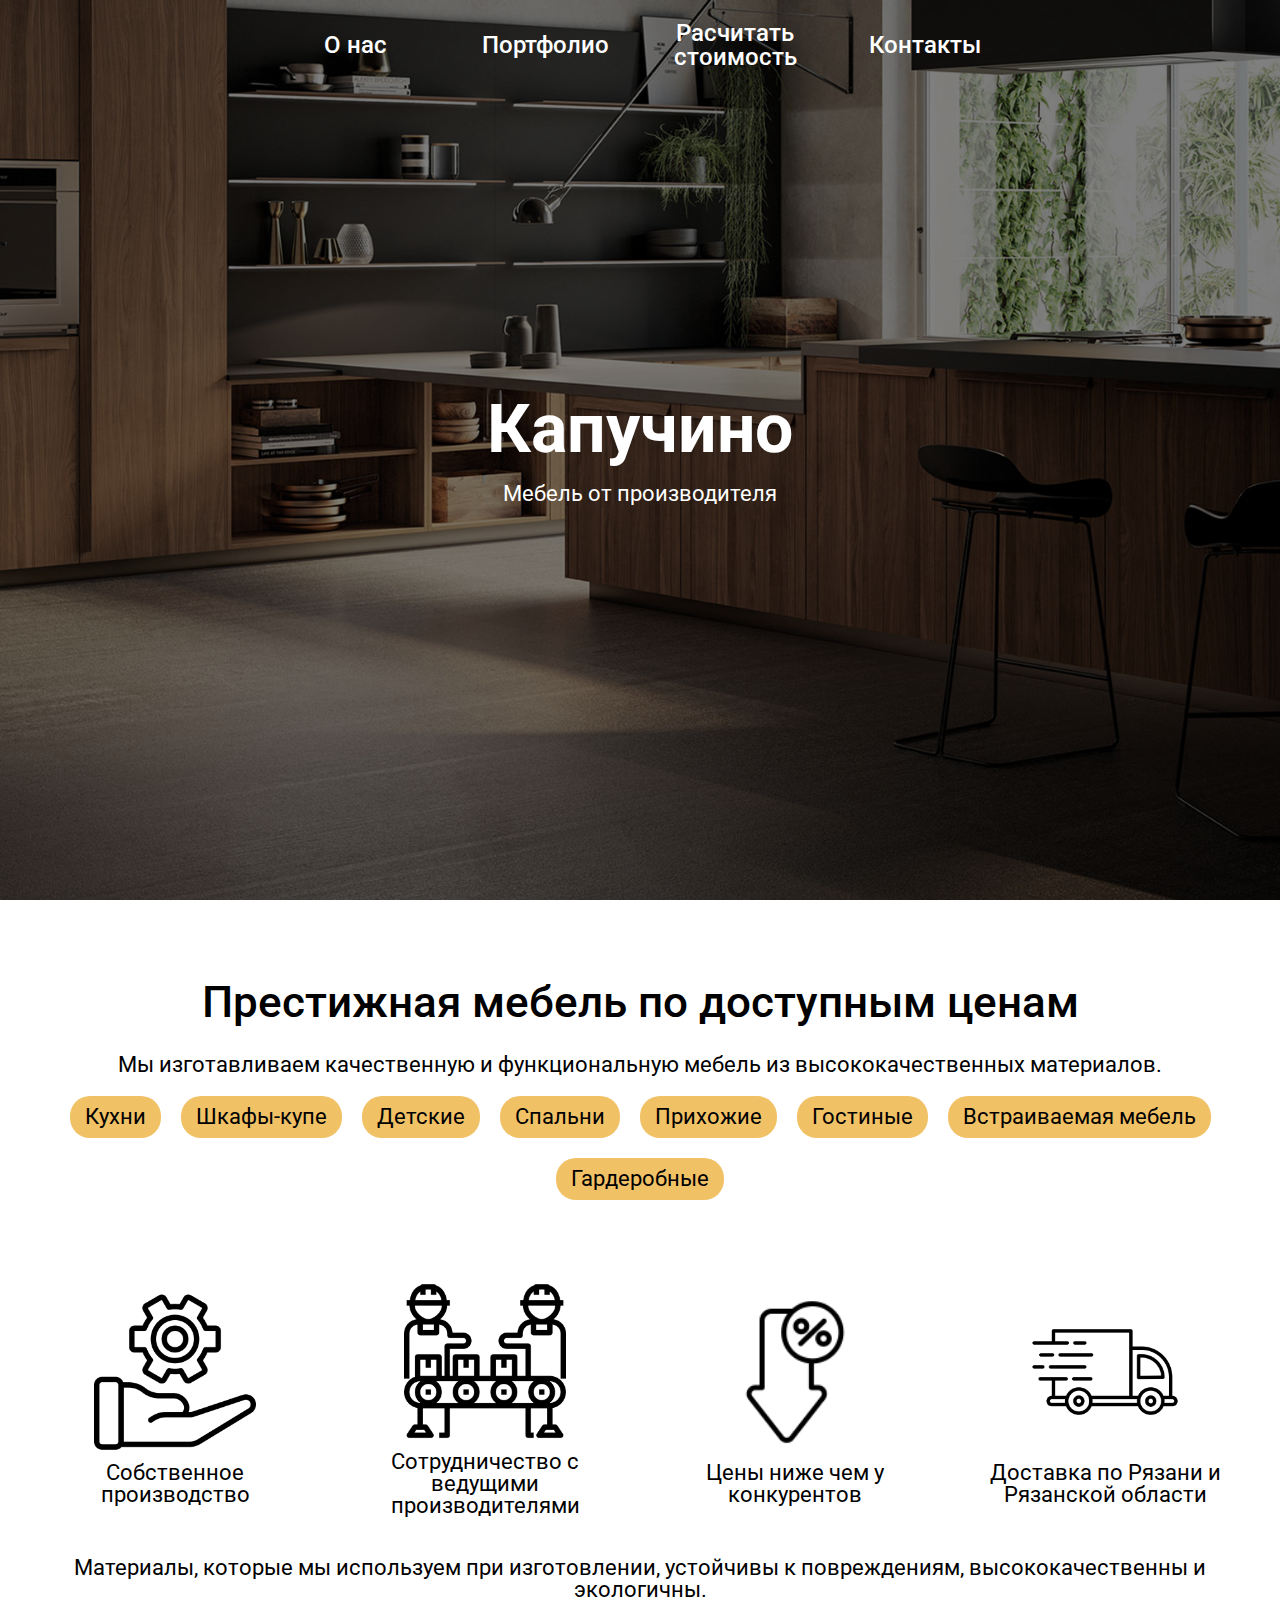
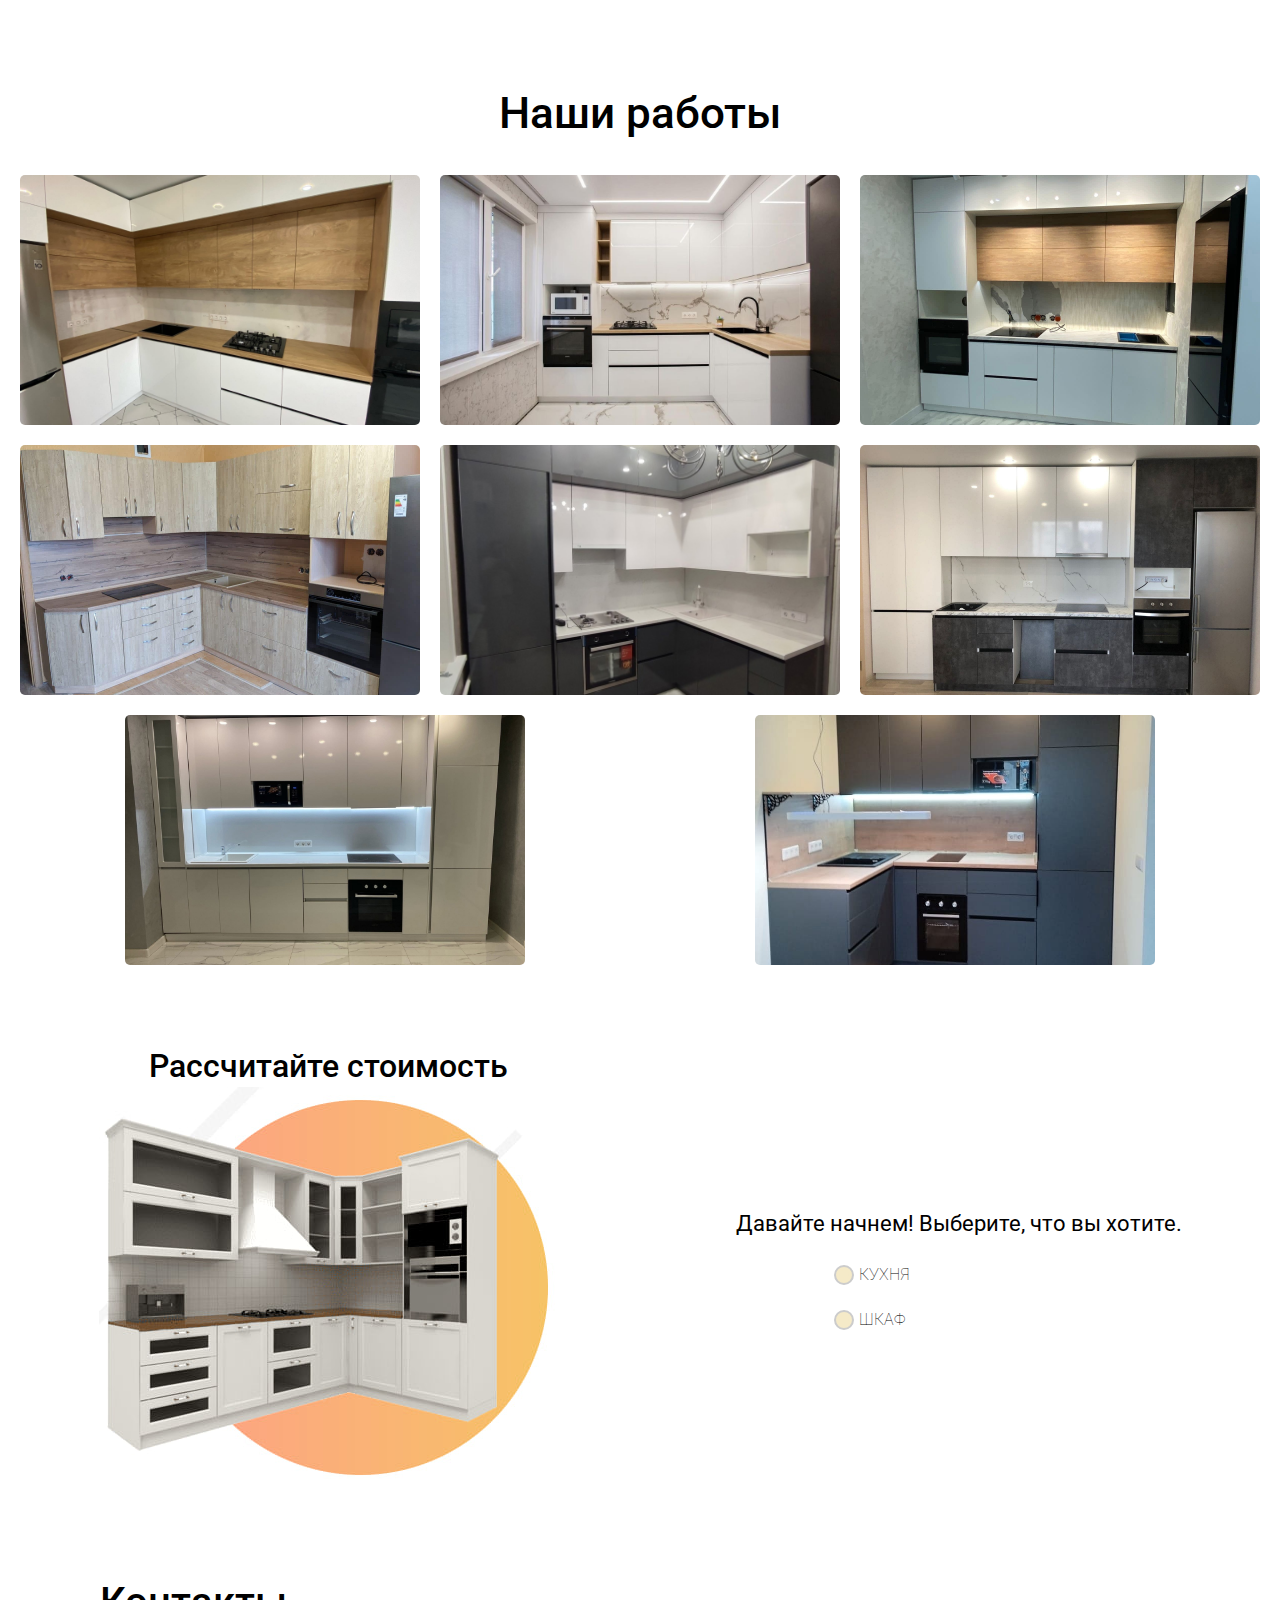
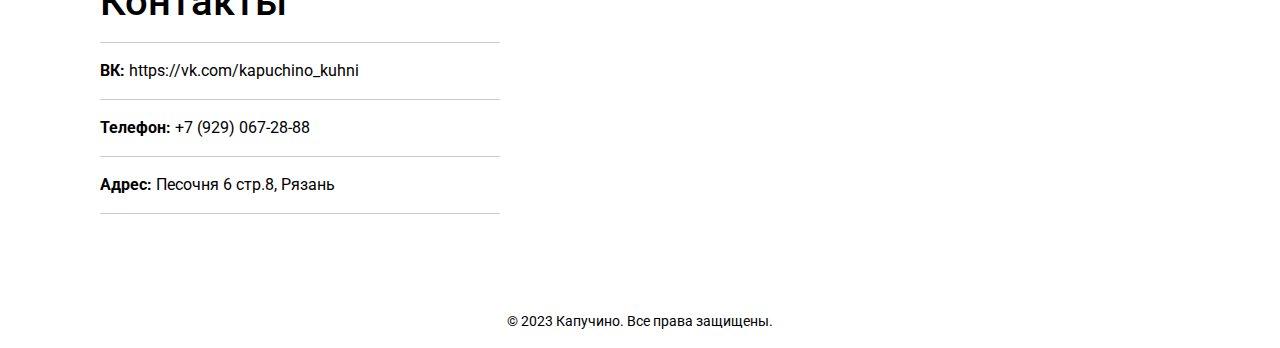
==== commit 7f3f4b66: "updated images example" ====
--- a/index.html
+++ b/index.html
@@ -88,45 +88,59 @@
         <h2>Наши работы</h2>
         <div class="portfolio__gallery">
           <div class="product__item">
-            <img class="product__image" src="./assets/img/example.jpg" alt="product-image"/>
+            <img class="product__image" src="./assets/img/examples/130000.jpg" alt="product-image"/>
             <div class="product__description">
-              <h3>Название продукта</h3>
-              <p>Цена: 10 000 рублей</p>
+              <!-- <h3>Название продукта</h3>
+              <p>Цена: 10 000 рублей</p> -->
             </div>
           </div>
           <div class="product__item">
-            <img class="product__image" src="./assets/img/example.jpg" alt="product-image"/>
+            <img class="product__image" src="./assets/img/examples/160000.jpg" alt="product-image"/>
             <div class="product__description">
-              <h3>Название продукта</h3>
-              <p>Цена: 10 000 рублей</p>
+              <!-- <h3>Название продукта</h3>
+              <p>Цена: 10 000 рублей</p> -->
             </div>
           </div>
           <div class="product__item">
-            <img class="product__image" src="./assets/img/example.jpg" alt="product-image"/>
+            <img class="product__image" src="./assets/img/examples/180000.jpg" alt="product-image"/>
             <div class="product__description">
-              <h3>Название продукта</h3>
-              <p>Цена: 10 000 рублей</p>
+              <!-- <h3>Название продукта</h3>
+              <p>Цена: 10 000 рублей</p> -->
             </div>
           </div>
           <div class="product__item">
-            <img class="product__image" src="./assets/img/example.jpg" alt="product-image"/>
+            <img class="product__image" src="./assets/img/examples/188400.jpg" alt="product-image"/>
             <div class="product__description">
-              <h3>Название продукта</h3>
-              <p>Цена: 10 000 рублей</p>
+              <!-- <h3>Название продукта</h3>
+              <p>Цена: 10 000 рублей</p> -->
             </div>
           </div>
           <div class="product__item">
-            <img class="product__image" src="./assets/img/example.jpg" alt="product-image"/>
+            <img class="product__image" src="./assets/img/examples/200000.jpg" alt="product-image"/>
             <div class="product__description">
-              <h3>Название продукта</h3>
-              <p>Цена: 10 000 рублей</p>
+              <!-- <h3>Название продукта</h3>
+              <p>Цена: 10 000 рублей</p> -->
             </div>
           </div>
           <div class="product__item">
-            <img class="product__image" src="./assets/img/example.jpg" alt="product-image"/>
+            <img class="product__image" src="./assets/img/examples/230000.jpg" alt="product-image"/>
             <div class="product__description">
-              <h3>Название продукта</h3>
-              <p>Цена: 10 000 рублей</p>
+              <!-- <h3>Название продукта</h3>
+              <p>Цена: 10 000 рублей</p> -->
+            </div>
+          </div>
+          <div class="product__item">
+            <img class="product__image" src="./assets/img/examples/220000.jpg" alt="product-image"/>
+            <div class="product__description">
+              <!-- <h3>Название продукта</h3>
+              <p>Цена: 10 000 рублей</p> -->
+            </div>
+          </div>
+          <div class="product__item">
+            <img class="product__image" src="./assets/img/examples/240000.jpg" alt="product-image"/>
+            <div class="product__description">
+              <!-- <h3>Название продукта</h3>
+              <p>Цена: 10 000 рублей</p> -->
             </div>
           </div>
         </div>
--- a/styles/index.css
+++ b/styles/index.css
@@ -217,8 +217,8 @@
     position: relative;
     margin: 10px;
     border-radius: 5px;
-    width: 500px;
-    height: 300px;
+    width: 400px;
+    height: 250px;
 }
   
 .product__image {
